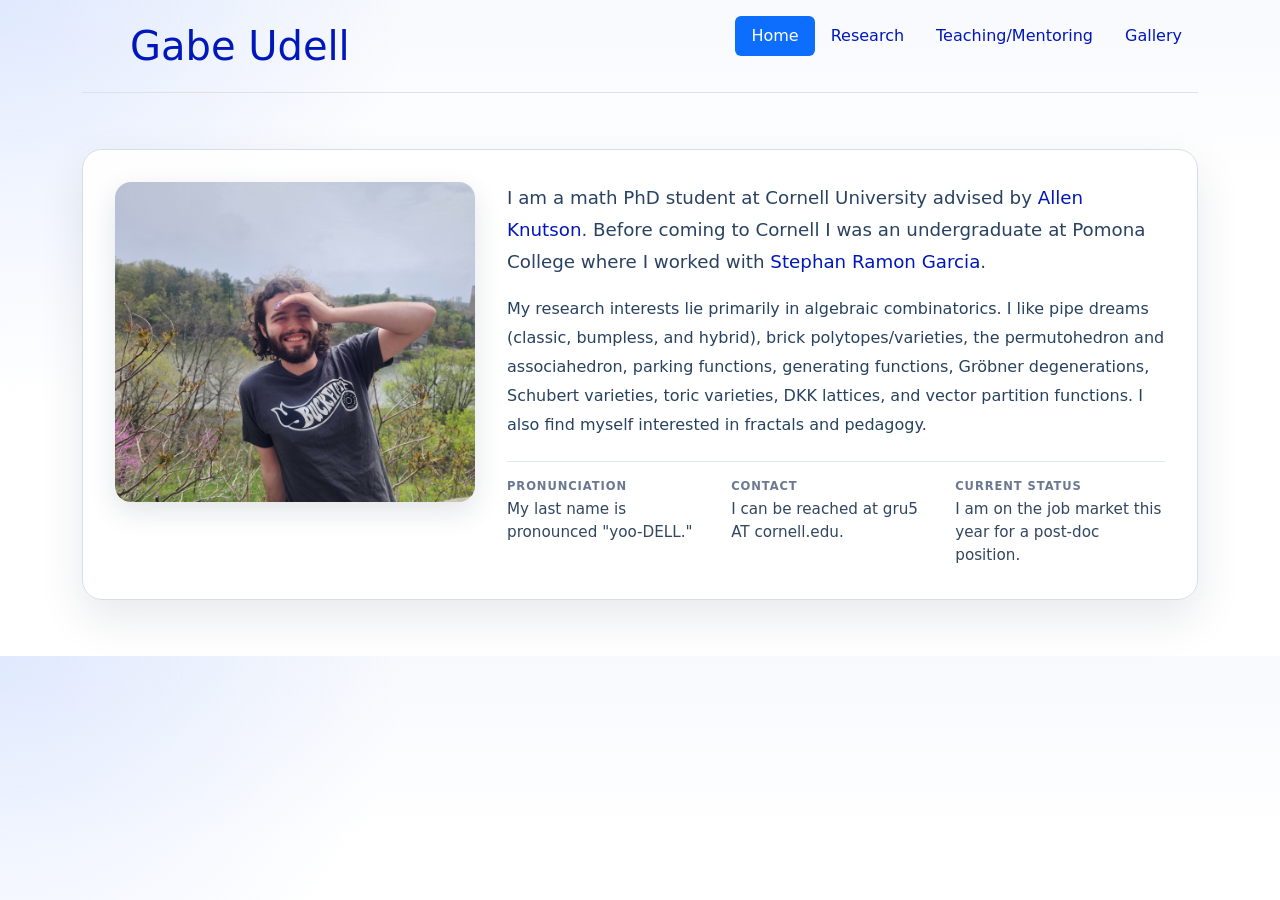
==== index.html @ 487be9c7 "Add SEO metadata and sitemap" ====
<!doctype html>
<html>
<head><!-- Required meta tags --><meta charset="utf-8"><meta name="viewport" content="width=device-width, initial-scale=1, shrink-to-fit=no"><!-- This page is using the Bootstrap framework. --><!-- Bootstrap lets you do much more than plain old HTML, --><!-- and makes web accessibility and mobile content easy. --><!-- To find out more visit: --><!-- https://getbootstrap.com/docs/5.0/getting-started/introduction/ --><!-- You can also just use regular HTML and it will work. --><!-- Bootstrap CSS -->
	<link href="bootstrap-5.3.0-alpha3-dist/bootstrap/css/bootstrap.min.css" rel="stylesheet" /><!-- DON'T FORGET TO UPDATE THE TITLE!! --><!-- this appears in the tab and bookmarks. -->
	<title>Gabe Udell | Cornell University | Algebraic Combinatorics</title>
	<meta name="description" content="Gabe Udell is a math PhD student at Cornell University working in algebraic combinatorics, with research interests including pipe dreams, associahedra, Schubert varieties, and related topics.">
	<link rel="canonical" href="https://gabeu.github.io/">

	<link href="headers.css" rel="stylesheet">

<meta name="google-site-verification" content="OomwAcx8gwDvaeLRgxo7z5mMYx9aObJ80CokUKabTtw" />
	
</head>
<body autocomplete="off" class="home-page">
<!--<p>This text is displayed if your browser does not support HTML5 Canvas. -->
 <!-- Option 1: jQuery and Bootstrap Bundle (includes Popper) --><!-- The following line enables inline math equations with mathjax. --><!-- The main tag inside your container is necessary for accessibility. --><!-- Put all content below this line. -->



 <div class="container">
    <header class="d-flex flex-wrap justify-content-center py-3 mb-4 border-bottom">
      <a href="index.html" class="d-flex align-items-center mb-3 mb-md-0 me-md-auto link-body-emphasis text-decoration-none">
        <svg class="bi me-2" width="40" height="32"><use xlink:href="#bootstrap"/></svg>
        <span class="fs-1">Gabe Udell</span>
      </a>

      <ul class="nav nav-pills">
        <li class="nav-item"><a href="#" class="nav-link active" aria-current="page">Home</a></li>
        <li class="nav-item"><a href="Research.html" class="nav-link">Research</a></li>
        <li class="nav-item"><a href="Teaching.html" class="nav-link">Teaching/Mentoring</a></li>
	<li class="nav-item"><a href="Gallery.html" class="nav-link">Gallery</a></li>
	
      </ul>
    </header>
 </div>

 <main class="container home-shell">
   <h1 class="visually-hidden">Gabe Udell</h1>
   <section class="home-hero">
     <div class="home-card">
       <div class="home-content">
         <div class="home-grid">
           <div class="home-photo-wrap">
             <img class="home-photo" src="beebe.jpg" title="Shielding my eyes from the sun outside of Beebe Lake, at Cornell, Ithaca NY, 2022." alt="Portrait outside Beebe Lake at Cornell">
           </div>
           <div>
             <p class="home-lead">I am a math PhD student at Cornell University advised by <a href="https://pi.math.cornell.edu/~allenk/">Allen Knutson</a>. Before coming to Cornell I was an undergraduate at Pomona College where I worked with <a href="https://pages.pomona.edu/~sg064747/">Stephan Ramon Garcia</a>.</p>
             <div class="home-body">
               <p>My research interests lie primarily in algebraic combinatorics. I like pipe dreams (classic, bumpless, and hybrid), brick polytopes/varieties, the permutohedron and associahedron, parking functions, generating functions, Gr&ouml;bner degenerations, Schubert varieties, toric varieties, DKK lattices, and vector partition functions. I also find myself interested in fractals and pedagogy.</p>
             </div>
             <div class="home-meta">
               <div class="home-meta-item">
                 <span class="home-meta-label">Pronunciation</span>
                 <p>My last name is pronounced "yoo-DELL."</p>
               </div>
               <div class="home-meta-item">
                 <span class="home-meta-label">Contact</span>
                 <p>I can be reached at gru5 AT cornell.edu.</p>
               </div>
               <div class="home-meta-item">
                 <span class="home-meta-label">Current Status</span>
                 <p>I am on the job market this year for a post-doc position.</p>
               </div>
             </div>
           </div>
         </div>
       </div>
     </div>
   </section>
 </main>

</body>
</html>
---- headers.css ----
.form-control-dark {
  border-color: var(--bs-gray);
}
.form-control-dark:focus {
  border-color: #fff;
  box-shadow: 0 0 0 .25rem rgba(255, 255, 255, .25);
}

.text-small {
  font-size: 85%;
}

.dropdown-toggle:not(:focus) {
  outline: 0;
}

.bi {
  vertical-align: -0.125em;
  fill: currentColor;
}

a:link {
  color: #0017bb;
  background-color: transparent;
  text-decoration: none;
}

a:visited {
  color: #001799;
  background-color: transparent;
  text-decoration: none;
}

a:hover {
  color: #eab500;
  background-color: transparent;
  text-decoration: underline;
}

a:active {
  color: #001764;
  background-color: transparent;
  text-decoration: underline;
}

article {
  float: left;
  padding: 30px;
  text-align: left;
  width: 70%;
}

aside {
  float: left;
}

.gallery-page {
  margin-left: 24px;
  margin-right: 24px;
  color: #1c2430;
}

.gallery-intro {
  max-width: 56rem;
  margin: 0 auto 2rem;
  font-size: 1.05rem;
}

.gallery-section {
  margin-bottom: 3rem;
  padding: 1.5rem;
  border: 1px solid #d8dee8;
  border-radius: 1rem;
  background: linear-gradient(180deg, #ffffff 0%, #f7f9fc 100%);
  box-shadow: 0 12px 32px rgba(18, 38, 63, 0.08);
}

.gallery-section h2 {
  margin-bottom: 0.5rem;
}

.gallery-section p {
  margin-bottom: 1.5rem;
}

.gallery-card {
  border: 1px solid #d8dee8;
  border-radius: 0.9rem;
  background: #fff;
  box-shadow: 0 8px 24px rgba(18, 38, 63, 0.08);
  overflow: hidden;
}

.gallery-card-link {
  display: block;
  color: inherit;
  text-decoration: none;
}

.gallery-card-media {
  display: flex;
  align-items: center;
  justify-content: center;
  min-height: 220px;
  padding: 1rem;
  background: linear-gradient(180deg, #f8fbff 0%, #eef3f9 100%);
}

.gallery-card img,
.gallery-card embed {
  max-width: 100%;
  max-height: 260px;
  width: auto;
  height: auto;
  display: block;
  object-fit: contain;
}

.gallery-card figcaption {
  margin: 0;
  padding: 1rem 1rem 1.1rem;
  font-size: 0.95rem;
  line-height: 1.45;
  color: #3d4958;
  background: #fff;
  border-top: 1px solid #e3e8ef;
  max-height: 0;
  padding-top: 0;
  padding-bottom: 0;
  opacity: 0;
  transform: translateY(12px);
  overflow: hidden;
  transition: max-height 180ms ease, padding 180ms ease, opacity 180ms ease, transform 180ms ease;
}

.gallery-card:hover figcaption,
.gallery-card:focus-within figcaption {
  max-height: 22rem;
  padding-top: 1rem;
  padding-bottom: 1.1rem;
  opacity: 1;
  transform: translateY(0);
}

.gallery-card-wide .gallery-card-media {
  min-height: 320px;
}

.gallery-card-wide img {
  max-height: none;
  width: 100%;
}

@media (max-width: 767.98px) {
  .gallery-page {
    margin-left: 12px;
    margin-right: 12px;
  }

  .gallery-section {
    padding: 1rem;
  }
}

@media (hover: none) {
  .gallery-card figcaption {
    max-height: 22rem;
    padding-top: 1rem;
    padding-bottom: 1.1rem;
    opacity: 1;
    transform: translateY(0);
  }
}

.home-page {
  margin-left: 24px;
  margin-right: 24px;
  color: #1c2430;
  background:
    radial-gradient(circle at top left, rgba(179, 202, 255, 0.35), transparent 28%),
    linear-gradient(180deg, #f7f9fd 0%, #ffffff 28%, #ffffff 100%);
}

.home-shell {
  padding-bottom: 3rem;
}

.home-hero {
  padding: 2rem 0 0.5rem;
}

.home-card {
  border: 1px solid #d8dee8;
  border-radius: 1.25rem;
  background: rgba(255, 255, 255, 0.92);
  box-shadow: 0 18px 45px rgba(18, 38, 63, 0.1);
  overflow: hidden;
}

.home-content {
  padding: 2rem;
}

.home-grid {
  display: grid;
  grid-template-columns: minmax(260px, 360px) minmax(0, 1fr);
  gap: 2rem;
  align-items: start;
}

.home-photo-wrap {
  position: relative;
}

.home-photo {
  width: 100%;
  min-height: 320px;
  border-radius: 1rem;
  object-fit: cover;
  display: block;
  box-shadow: 0 10px 28px rgba(18, 38, 63, 0.12);
}

.home-lead {
  margin-bottom: 1.1rem;
  font-size: 1.14rem;
  line-height: 1.75;
  color: #294261;
}

.home-body {
  display: grid;
  gap: 1rem;
}

.home-body p {
  margin: 0;
  line-height: 1.8;
  color: #27425f;
}

.home-meta {
  display: grid;
  grid-template-columns: repeat(3, minmax(0, 1fr));
  gap: 0.9rem;
  margin-top: 1.35rem;
  padding-top: 1rem;
  border-top: 1px solid #e2e8f0;
}

.home-meta-item {
  padding: 0;
  border: 0;
  border-radius: 0;
  background: transparent;
}

.home-meta-label {
  display: block;
  margin-bottom: 0.2rem;
  font-size: 0.72rem;
  font-weight: 700;
  letter-spacing: 0.08em;
  text-transform: uppercase;
  color: #6a7890;
}

.home-meta-item p {
  margin-bottom: 0;
  line-height: 1.5;
  font-size: 0.95rem;
  color: #31465f;
}

@media (max-width: 991.98px) {
  .home-content {
    padding: 1.5rem;
  }

  .home-grid {
    grid-template-columns: 1fr;
    gap: 1.5rem;
  }

  .home-meta {
    grid-template-columns: 1fr;
  }
}

@media (max-width: 767.98px) {
  .home-page {
    margin-left: 12px;
    margin-right: 12px;
  }

  .home-photo {
    min-height: 260px;
  }

  .home-content {
    padding: 1.25rem;
  }
}

.profile-page {
  margin-left: 24px;
  margin-right: 24px;
  color: #1c2430;
  background:
    radial-gradient(circle at top right, rgba(255, 214, 102, 0.22), transparent 20%),
    radial-gradient(circle at top left, rgba(129, 178, 154, 0.18), transparent 24%),
    linear-gradient(180deg, #f4f7fb 0%, #ffffff 28%, #ffffff 100%);
}

.profile-shell {
  padding-bottom: 3rem;
}

.profile-section {
  margin-bottom: 1.5rem;
  padding: 1.5rem 1.75rem;
  border: 1px solid #cfd8e6;
  border-radius: 1rem;
  background: linear-gradient(180deg, #ffffff 0%, #f8fbff 100%);
  box-shadow: 0 18px 38px rgba(18, 38, 63, 0.1);
}

.profile-section h2 {
  display: inline-block;
  margin-bottom: 1rem;
  padding-bottom: 0.35rem;
  font-size: 1.02rem;
  text-transform: uppercase;
  letter-spacing: 0.11em;
  color: #17365d;
  border-bottom: 3px solid #e3b23c;
}

.profile-section h1 {
  display: inline-block;
  margin-bottom: 1rem;
  padding-bottom: 0.35rem;
  font-size: 1.08rem;
  text-transform: uppercase;
  letter-spacing: 0.11em;
  color: #17365d;
  border-bottom: 3px solid #e3b23c;
}

.profile-intro-grid {
  display: grid;
  grid-template-columns: minmax(0, 1fr) 320px;
  gap: 1.25rem;
  align-items: start;
}

.profile-photo {
  margin: 0;
  border: 0;
  border-radius: 0;
  overflow: visible;
  background: transparent;
}

.profile-photo img {
  display: block;
  width: 100%;
  max-height: 260px;
  padding: 0;
  object-fit: contain;
}

.profile-list {
  margin: 0;
  padding-left: 1.25rem;
}

.profile-list li {
  margin-bottom: 0.85rem;
  line-height: 1.72;
  color: #203a59;
}

.profile-list li:last-child {
  margin-bottom: 0;
}

@media (max-width: 767.98px) {
  .profile-page {
    margin-left: 12px;
    margin-right: 12px;
  }

  .profile-section {
    padding: 1.2rem 1.25rem;
  }
}

@media (max-width: 991.98px) {
  .profile-intro-grid {
    grid-template-columns: 1fr;
  }

  .profile-photo {
    max-width: 320px;
  }
}
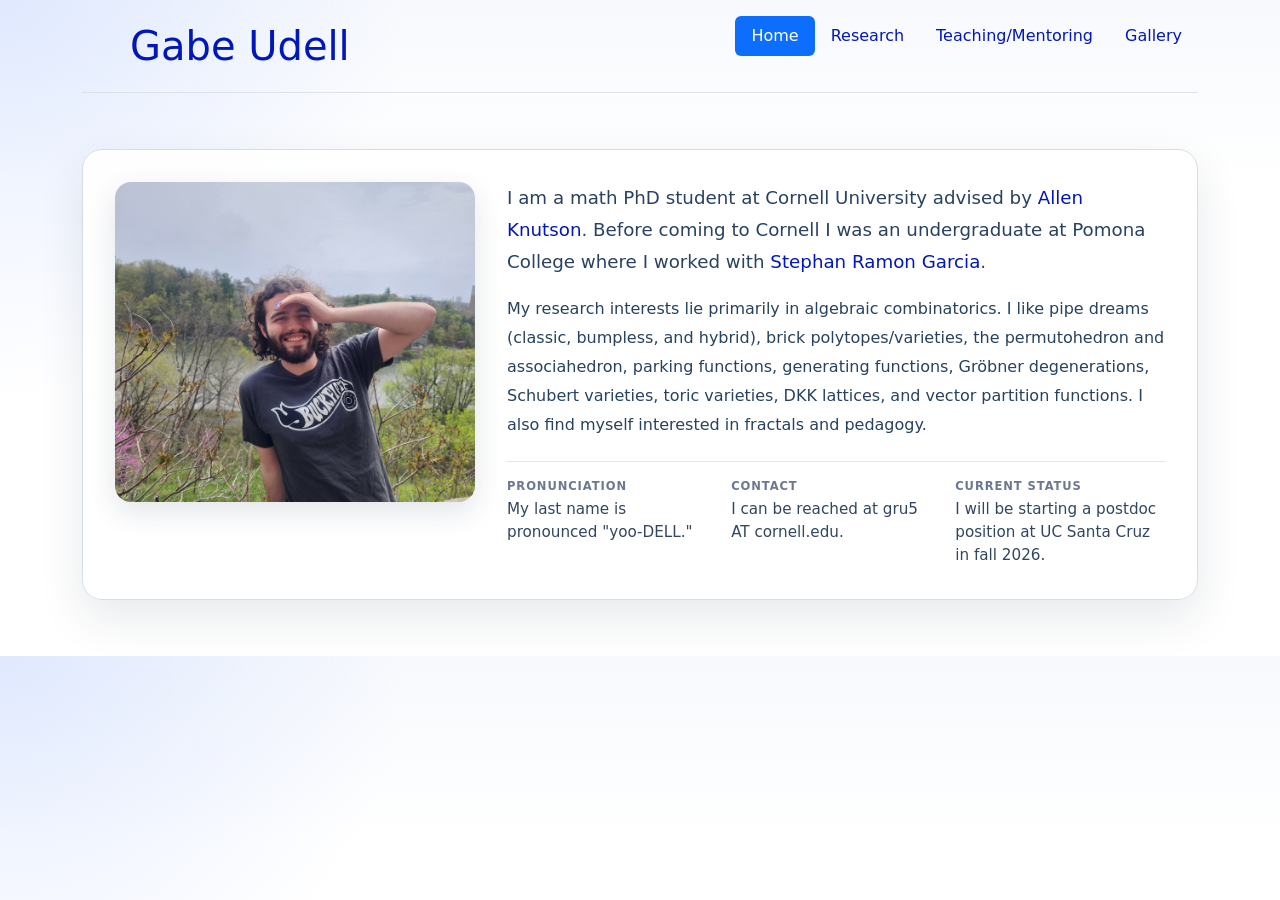
==== commit b199d9d4: "postdoc update" ====
--- a/index.html
+++ b/index.html
@@ -59,7 +59,7 @@
                </div>
                <div class="home-meta-item">
                  <span class="home-meta-label">Current Status</span>
-                 <p>I am on the job market this year for a post-doc position.</p>
+                 <p>I will be starting a postdoc position at UC Santa Cruz in fall 2026.</p>
                </div>
              </div>
            </div>
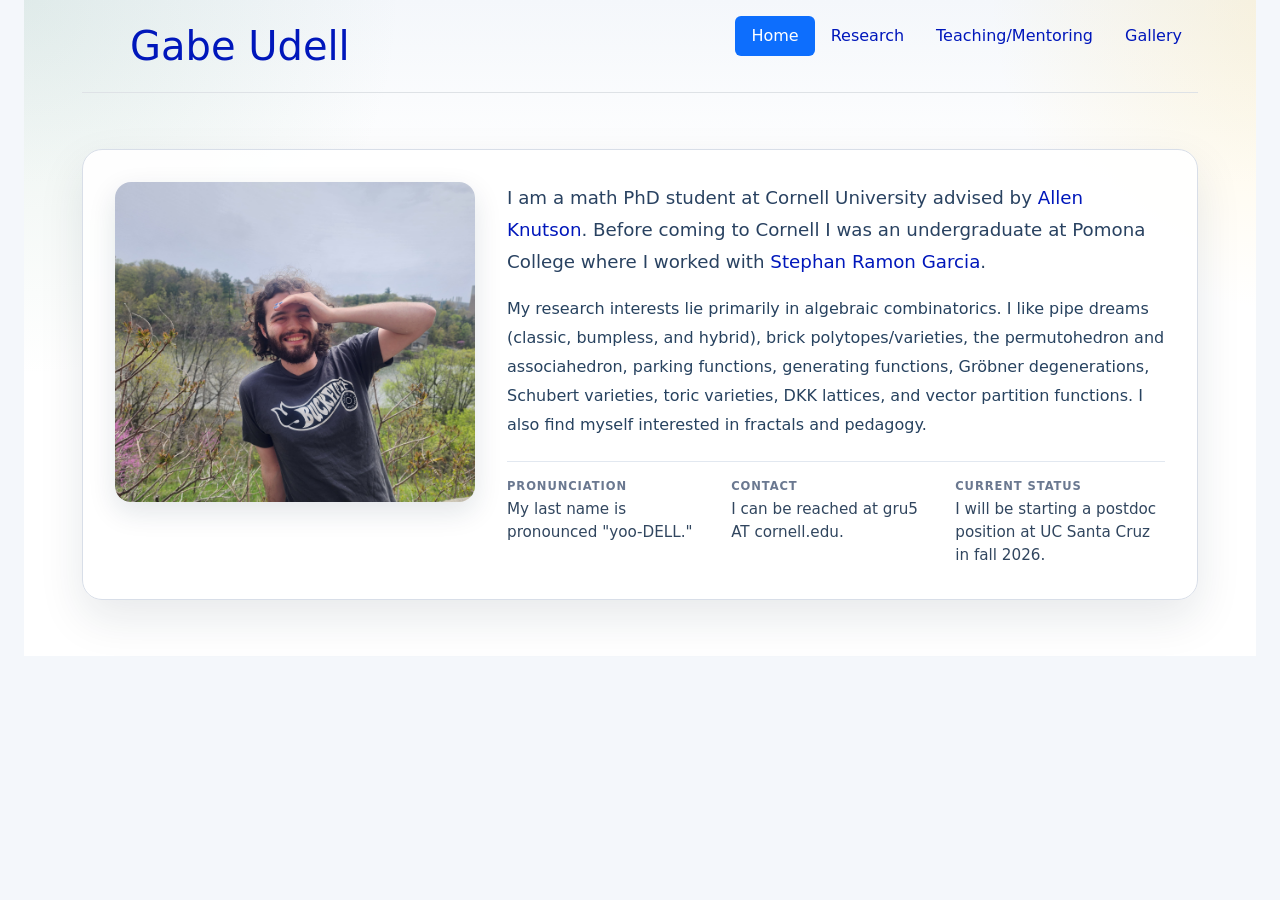
==== commit 9a381fe8: "Lazy-load Teaching page image" ====
--- a/index.html
+++ b/index.html
@@ -1,17 +1,28 @@
 <!doctype html>
-<html>
+<html style="background-color: #f4f7fb;">
 <head><!-- Required meta tags --><meta charset="utf-8"><meta name="viewport" content="width=device-width, initial-scale=1, shrink-to-fit=no"><!-- This page is using the Bootstrap framework. --><!-- Bootstrap lets you do much more than plain old HTML, --><!-- and makes web accessibility and mobile content easy. --><!-- To find out more visit: --><!-- https://getbootstrap.com/docs/5.0/getting-started/introduction/ --><!-- You can also just use regular HTML and it will work. --><!-- Bootstrap CSS -->
 	<link href="bootstrap-5.3.0-alpha3-dist/bootstrap/css/bootstrap.min.css" rel="stylesheet" /><!-- DON'T FORGET TO UPDATE THE TITLE!! --><!-- this appears in the tab and bookmarks. -->
 	<title>Gabe Udell | Cornell University | Algebraic Combinatorics</title>
 	<meta name="description" content="Gabe Udell is a math PhD student at Cornell University working in algebraic combinatorics, with research interests including pipe dreams, associahedra, Schubert varieties, and related topics.">
 	<link rel="canonical" href="https://gabeu.github.io/">
+	<style>
+		body {
+			background:
+				radial-gradient(circle at top right, rgba(255, 214, 102, 0.22), transparent 20%),
+				radial-gradient(circle at top left, rgba(129, 178, 154, 0.18), transparent 24%),
+				linear-gradient(180deg, #f4f7fb 0%, #ffffff 28%, #ffffff 100%);
+			background-repeat: no-repeat, no-repeat, no-repeat;
+			background-size: 100vw 100vh, 100vw 100vh, 100% 100%;
+			background-color: #ffffff;
+		}
+	</style>
 
 	<link href="headers.css" rel="stylesheet">
 
 <meta name="google-site-verification" content="OomwAcx8gwDvaeLRgxo7z5mMYx9aObJ80CokUKabTtw" />
 	
 </head>
-<body autocomplete="off" class="home-page">
+<body autocomplete="off" class="home-page" style="background-color: #f4f7fb;">
 <!--<p>This text is displayed if your browser does not support HTML5 Canvas. -->
  <!-- Option 1: jQuery and Bootstrap Bundle (includes Popper) --><!-- The following line enables inline math equations with mathjax. --><!-- The main tag inside your container is necessary for accessibility. --><!-- Put all content below this line. -->
 
--- a/headers.css
+++ b/headers.css
@@ -52,6 +52,16 @@
 
 aside {
   float: left;
+}
+
+body {
+  background:
+    radial-gradient(circle at top right, rgba(255, 214, 102, 0.22), transparent 20%),
+    radial-gradient(circle at top left, rgba(129, 178, 154, 0.18), transparent 24%),
+    linear-gradient(180deg, #f4f7fb 0%, #ffffff 28%, #ffffff 100%);
+  background-repeat: no-repeat, no-repeat, no-repeat;
+  background-size: 100vw 100vh, 100vw 100vh, 100% 100%;
+  background-color: #ffffff;
 }
 
 .gallery-page {
@@ -176,9 +186,6 @@
   margin-left: 24px;
   margin-right: 24px;
   color: #1c2430;
-  background:
-    radial-gradient(circle at top left, rgba(179, 202, 255, 0.35), transparent 28%),
-    linear-gradient(180deg, #f7f9fd 0%, #ffffff 28%, #ffffff 100%);
 }
 
 .home-shell {
@@ -306,10 +313,6 @@
   margin-left: 24px;
   margin-right: 24px;
   color: #1c2430;
-  background:
-    radial-gradient(circle at top right, rgba(255, 214, 102, 0.22), transparent 20%),
-    radial-gradient(circle at top left, rgba(129, 178, 154, 0.18), transparent 24%),
-    linear-gradient(180deg, #f4f7fb 0%, #ffffff 28%, #ffffff 100%);
 }
 
 .profile-shell {
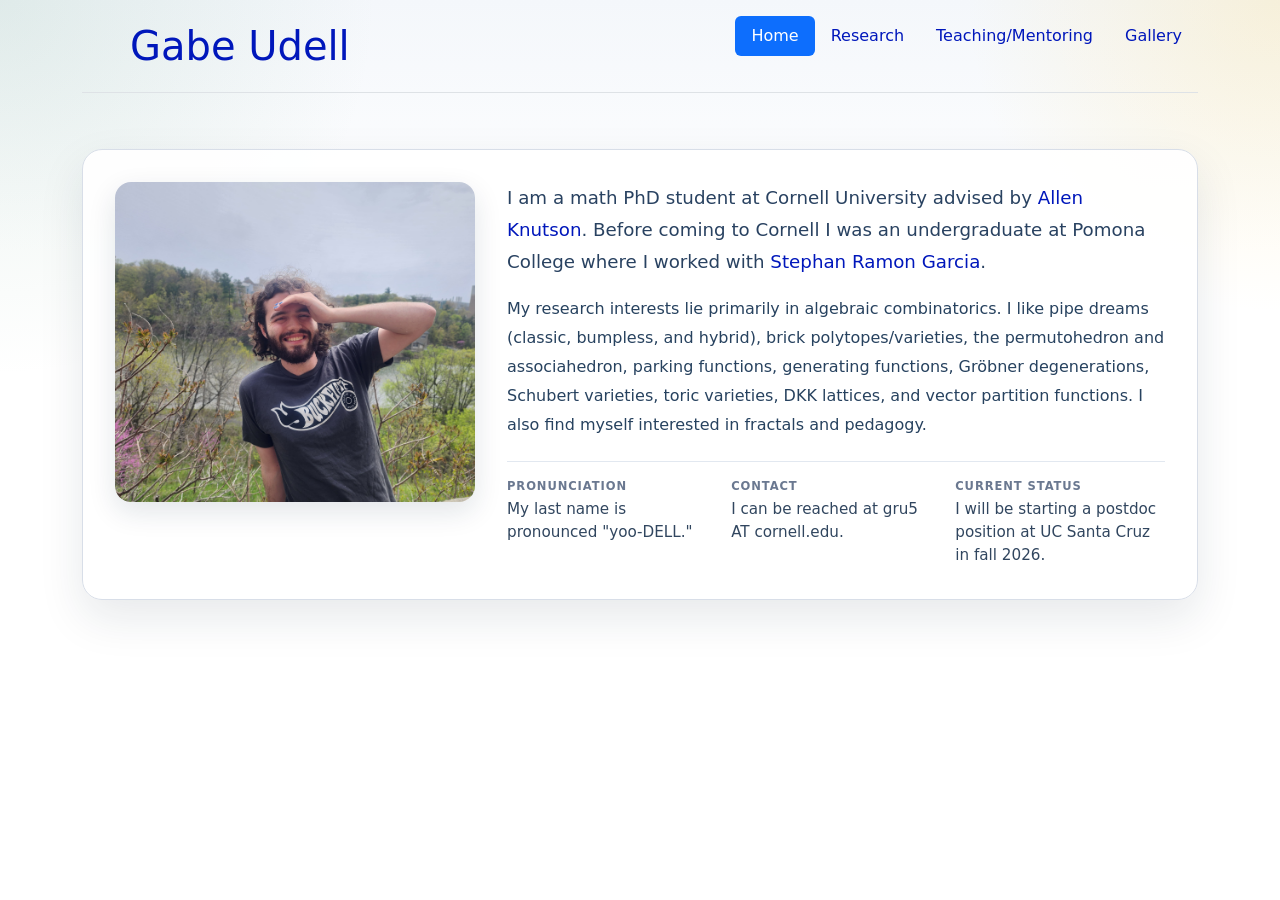
==== commit 9d18c3da: "Remove inline background overrides from site pages" ====
--- a/index.html
+++ b/index.html
@@ -1,28 +1,16 @@
 <!doctype html>
-<html style="background-color: #f4f7fb;">
+<html>
 <head><!-- Required meta tags --><meta charset="utf-8"><meta name="viewport" content="width=device-width, initial-scale=1, shrink-to-fit=no"><!-- This page is using the Bootstrap framework. --><!-- Bootstrap lets you do much more than plain old HTML, --><!-- and makes web accessibility and mobile content easy. --><!-- To find out more visit: --><!-- https://getbootstrap.com/docs/5.0/getting-started/introduction/ --><!-- You can also just use regular HTML and it will work. --><!-- Bootstrap CSS -->
 	<link href="bootstrap-5.3.0-alpha3-dist/bootstrap/css/bootstrap.min.css" rel="stylesheet" /><!-- DON'T FORGET TO UPDATE THE TITLE!! --><!-- this appears in the tab and bookmarks. -->
 	<title>Gabe Udell | Cornell University | Algebraic Combinatorics</title>
 	<meta name="description" content="Gabe Udell is a math PhD student at Cornell University working in algebraic combinatorics, with research interests including pipe dreams, associahedra, Schubert varieties, and related topics.">
 	<link rel="canonical" href="https://gabeu.github.io/">
-	<style>
-		body {
-			background:
-				radial-gradient(circle at top right, rgba(255, 214, 102, 0.22), transparent 20%),
-				radial-gradient(circle at top left, rgba(129, 178, 154, 0.18), transparent 24%),
-				linear-gradient(180deg, #f4f7fb 0%, #ffffff 28%, #ffffff 100%);
-			background-repeat: no-repeat, no-repeat, no-repeat;
-			background-size: 100vw 100vh, 100vw 100vh, 100% 100%;
-			background-color: #ffffff;
-		}
-	</style>
-
 	<link href="headers.css" rel="stylesheet">
 
 <meta name="google-site-verification" content="OomwAcx8gwDvaeLRgxo7z5mMYx9aObJ80CokUKabTtw" />
 	
 </head>
-<body autocomplete="off" class="home-page" style="background-color: #f4f7fb;">
+<body autocomplete="off" class="home-page">
 <!--<p>This text is displayed if your browser does not support HTML5 Canvas. -->
  <!-- Option 1: jQuery and Bootstrap Bundle (includes Popper) --><!-- The following line enables inline math equations with mathjax. --><!-- The main tag inside your container is necessary for accessibility. --><!-- Put all content below this line. -->
 
--- a/headers.css
+++ b/headers.css
@@ -54,14 +54,20 @@
   float: left;
 }
 
-body {
+html {
   background:
     radial-gradient(circle at top right, rgba(255, 214, 102, 0.22), transparent 20%),
     radial-gradient(circle at top left, rgba(129, 178, 154, 0.18), transparent 24%),
     linear-gradient(180deg, #f4f7fb 0%, #ffffff 28%, #ffffff 100%);
   background-repeat: no-repeat, no-repeat, no-repeat;
-  background-size: 100vw 100vh, 100vw 100vh, 100% 100%;
-  background-color: #ffffff;
+  background-attachment: fixed, fixed, fixed;
+  background-color: #f4f7fb;
+}
+
+body {
+  min-height: 100vh;
+  background: transparent;
+  background-color: transparent;
 }
 
 .gallery-page {
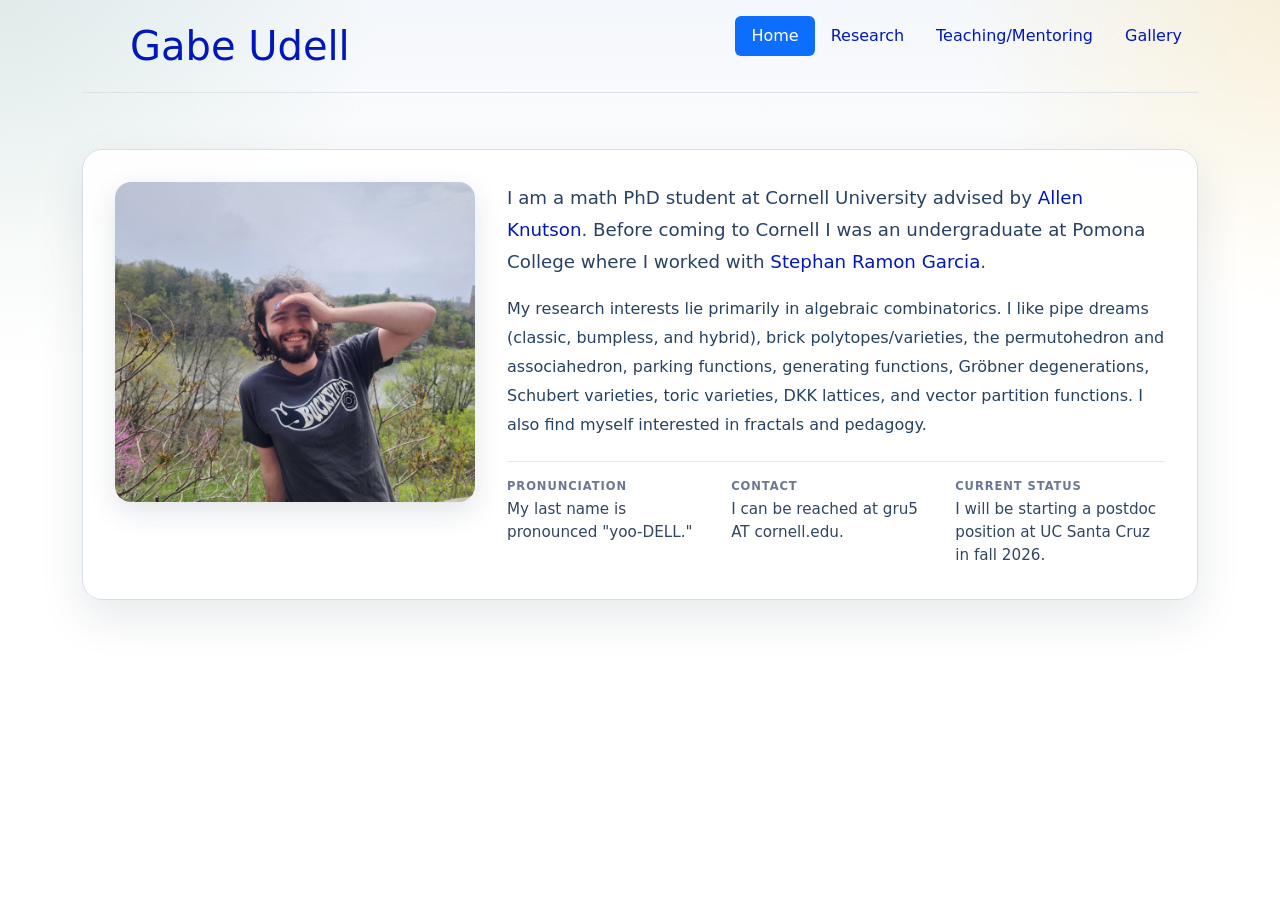
==== commit 3f8822f3: "Lazy-load homepage profile image" ====
--- a/index.html
+++ b/index.html
@@ -40,7 +40,7 @@
        <div class="home-content">
          <div class="home-grid">
            <div class="home-photo-wrap">
-             <img class="home-photo" src="beebe.jpg" title="Shielding my eyes from the sun outside of Beebe Lake, at Cornell, Ithaca NY, 2022." alt="Portrait outside Beebe Lake at Cornell">
+             <img class="home-photo" src="beebe.jpg" title="Shielding my eyes from the sun outside of Beebe Lake, at Cornell, Ithaca NY, 2022." alt="Portrait outside Beebe Lake at Cornell" loading="lazy" decoding="async">
            </div>
            <div>
              <p class="home-lead">I am a math PhD student at Cornell University advised by <a href="https://pi.math.cornell.edu/~allenk/">Allen Knutson</a>. Before coming to Cornell I was an undergraduate at Pomona College where I worked with <a href="https://pages.pomona.edu/~sg064747/">Stephan Ramon Garcia</a>.</p>
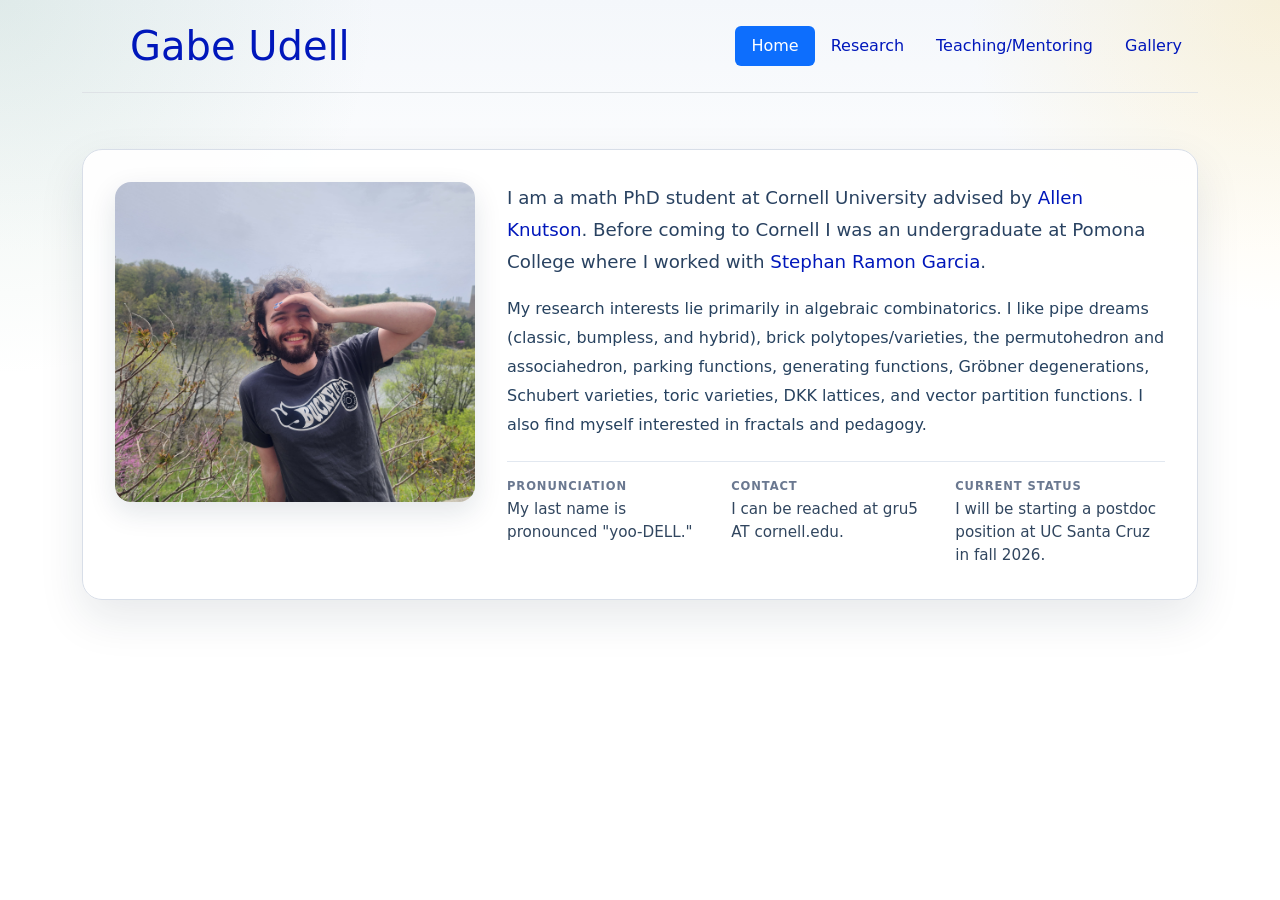
==== commit d3fbbb77: "Reserve scrollbar space to stabilize page header position" ====
--- a/index.html
+++ b/index.html
@@ -17,7 +17,7 @@
 
 
  <div class="container">
-    <header class="d-flex flex-wrap justify-content-center py-3 mb-4 border-bottom">
+    <header class="d-flex flex-wrap justify-content-between align-items-center py-3 mb-4 border-bottom">
       <a href="index.html" class="d-flex align-items-center mb-3 mb-md-0 me-md-auto link-body-emphasis text-decoration-none">
         <svg class="bi me-2" width="40" height="32"><use xlink:href="#bootstrap"/></svg>
         <span class="fs-1">Gabe Udell</span>
--- a/headers.css
+++ b/headers.css
@@ -62,6 +62,7 @@
   background-repeat: no-repeat, no-repeat, no-repeat;
   background-attachment: fixed, fixed, fixed;
   background-color: #f4f7fb;
+  overflow-y: scroll;
 }
 
 body {
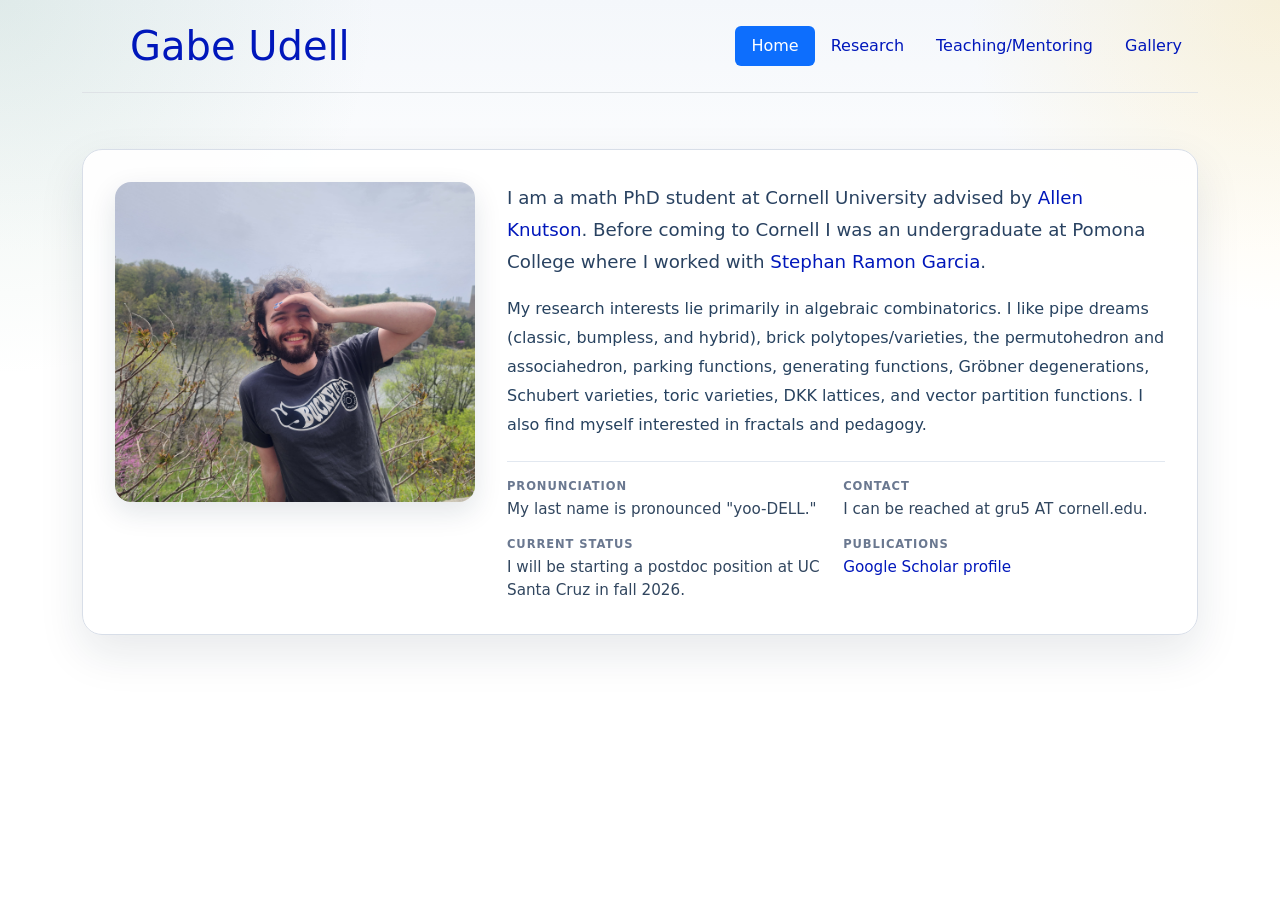
==== commit d59f27fc: "Add google scholar and format homepage meta items as a 2x2 grid" ====
--- a/index.html
+++ b/index.html
@@ -60,6 +60,10 @@
                  <span class="home-meta-label">Current Status</span>
                  <p>I will be starting a postdoc position at UC Santa Cruz in fall 2026.</p>
                </div>
+               <div class="home-meta-item">
+                 <span class="home-meta-label">Publications</span>
+                 <p><a href="https://scholar.google.com/citations?user=wmN-ZFkAAAAJ">Google Scholar profile</a></p>
+               </div>
              </div>
            </div>
          </div>
--- a/headers.css
+++ b/headers.css
@@ -255,7 +255,7 @@
 
 .home-meta {
   display: grid;
-  grid-template-columns: repeat(3, minmax(0, 1fr));
+  grid-template-columns: repeat(2, minmax(0, 1fr));
   gap: 0.9rem;
   margin-top: 1.35rem;
   padding-top: 1rem;
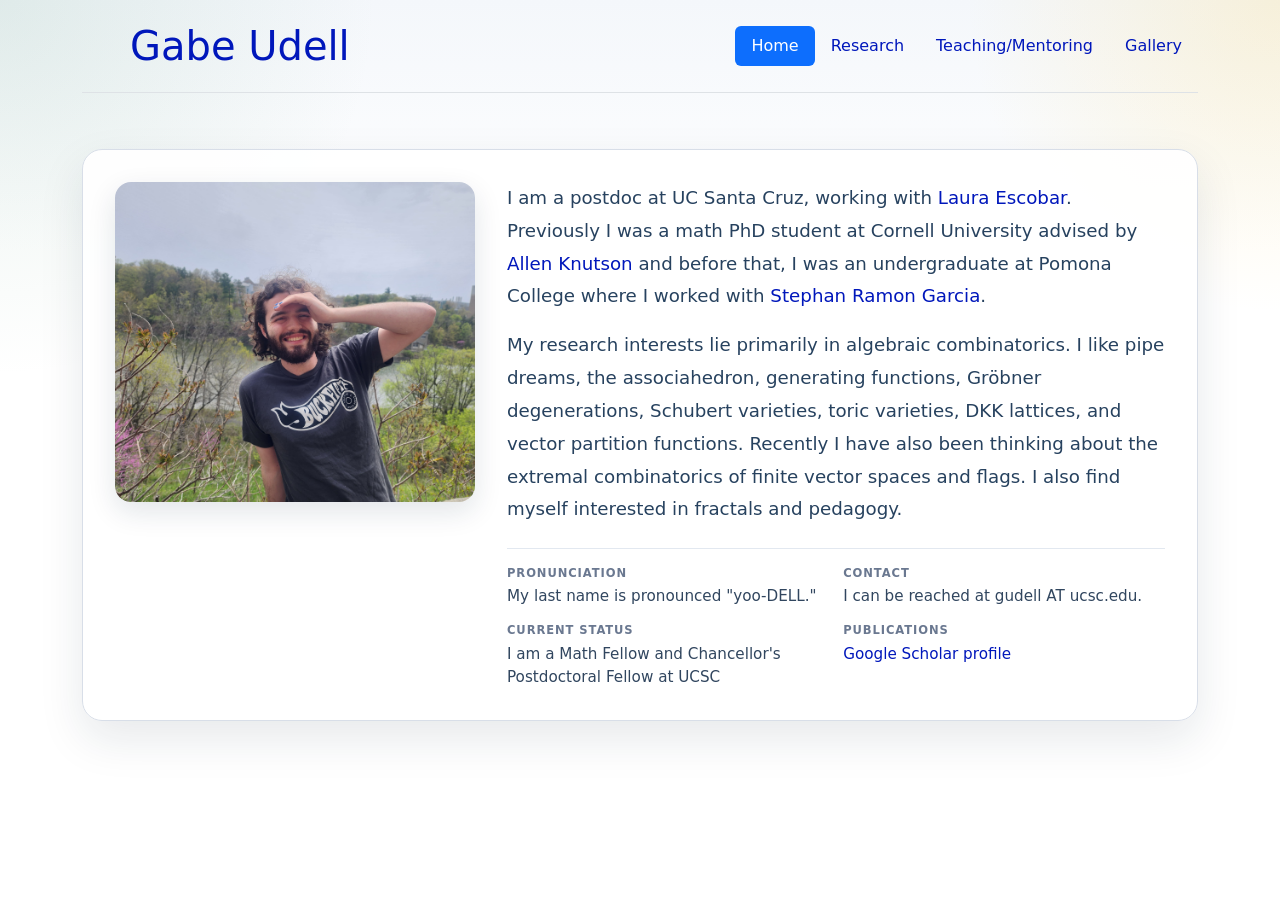
==== commit 89d2705a: "ucsc updates" ====
--- a/index.html
+++ b/index.html
@@ -43,9 +43,10 @@
              <img class="home-photo" src="beebe.jpg" title="Shielding my eyes from the sun outside of Beebe Lake, at Cornell, Ithaca NY, 2022." alt="Portrait outside Beebe Lake at Cornell" loading="lazy" decoding="async">
            </div>
            <div>
-             <p class="home-lead">I am a math PhD student at Cornell University advised by <a href="https://pi.math.cornell.edu/~allenk/">Allen Knutson</a>. Before coming to Cornell I was an undergraduate at Pomona College where I worked with <a href="https://pages.pomona.edu/~sg064747/">Stephan Ramon Garcia</a>.</p>
+             <!--<p class="home-lead">I am a math PhD student at Cornell University advised by <a href="https://pi.math.cornell.edu/~allenk/">Allen Knutson</a>. Before coming to Cornell I was an undergraduate at Pomona College where I worked with <a href="https://pages.pomona.edu/~sg064747/">Stephan Ramon Garcia</a>.</p>-->
              <div class="home-body">
-               <p>My research interests lie primarily in algebraic combinatorics. I like pipe dreams (classic, bumpless, and hybrid), brick polytopes/varieties, the permutohedron and associahedron, parking functions, generating functions, Gr&ouml;bner degenerations, Schubert varieties, toric varieties, DKK lattices, and vector partition functions. I also find myself interested in fractals and pedagogy.</p>
+              <p class="home-lead">I am a postdoc at UC Santa Cruz, working with <a href="https://sites.google.com/ucsc.edu/escobar">Laura Escobar</a>. Previously I was a math PhD student at Cornell University advised by <a href="https://pi.math.cornell.edu/~allenk/">Allen Knutson</a> and before that, I was an undergraduate at Pomona College where I worked with <a href="https://pages.pomona.edu/~sg064747/">Stephan Ramon Garcia</a>.</p>
+               <p class="home-lead">My research interests lie primarily in algebraic combinatorics. I like pipe dreams, the associahedron, generating functions, Gr&ouml;bner degenerations, Schubert varieties, toric varieties, DKK lattices, and vector partition functions. Recently I have also been thinking about the extremal combinatorics of finite vector spaces and flags. I also find myself interested in fractals and pedagogy.</p>
              </div>
              <div class="home-meta">
                <div class="home-meta-item">
@@ -54,11 +55,11 @@
                </div>
                <div class="home-meta-item">
                  <span class="home-meta-label">Contact</span>
-                 <p>I can be reached at gru5 AT cornell.edu.</p>
+                 <p>I can be reached at gudell AT ucsc.edu.</p>
                </div>
                <div class="home-meta-item">
                  <span class="home-meta-label">Current Status</span>
-                 <p>I will be starting a postdoc position at UC Santa Cruz in fall 2026.</p>
+                 <p>I am a Math Fellow and Chancellor's Postdoctoral Fellow at UCSC</p>
                </div>
                <div class="home-meta-item">
                  <span class="home-meta-label">Publications</span>
--- a/headers.css
+++ b/headers.css
@@ -168,6 +168,10 @@
   width: 100%;
 }
 
+.gallery-card-narrow {
+  width: 70%;
+}
+
 @media (max-width: 767.98px) {
   .gallery-page {
     margin-left: 12px;
@@ -176,6 +180,10 @@
 
   .gallery-section {
     padding: 1rem;
+  }
+
+  .gallery-card-narrow {
+    width: 100%;
   }
 }
 
